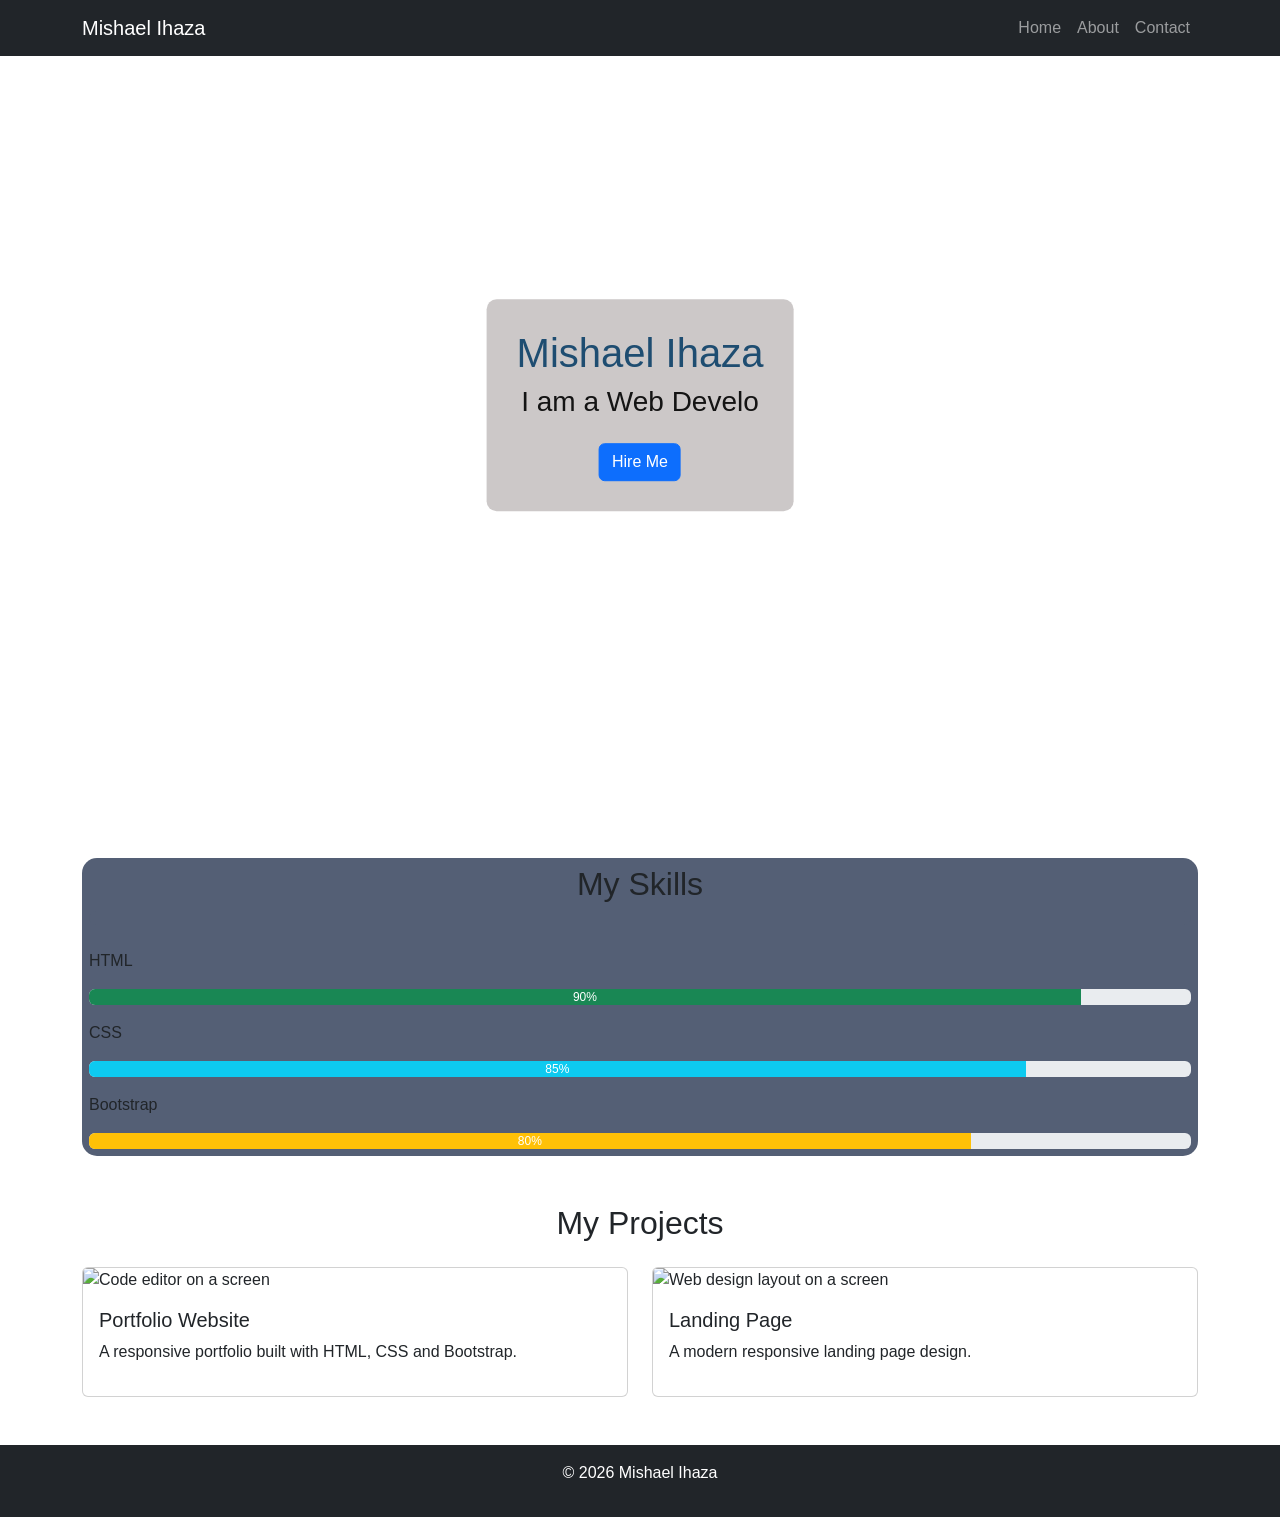
==== index.html @ 4ea1c3b9 "First commit" ====
<!DOCTYPE html>
<html lang="en">

<head>

<meta charset="UTF-8">
<meta name="viewport" content="width=device-width, initial-scale=1">

<title>Mishael Ihaza | Web Developer</title>

<link href="https://cdn.jsdelivr.net/npm/bootstrap@5.3.2/dist/css/bootstrap.min.css" rel="stylesheet">

<link rel="stylesheet" href="css/style.css">

</head>

<body>

<!-- NAVBAR -->

<nav class="navbar navbar-expand-lg navbar-dark bg-dark fixed-top">

<div class="container">

<a class="navbar-brand" href="#">Mishael Ihaza</a>

<button class="navbar-toggler" data-bs-toggle="collapse" data-bs-target="#navMenu">
<span class="navbar-toggler-icon"></span>
</button>

<div class="collapse navbar-collapse" id="navMenu">

<ul class="navbar-nav ms-auto">

<li class="nav-item">
<a class="nav-link" href="index.html">Home</a>
</li>

<li class="nav-item">
<a class="nav-link" href="about.html">About</a>
</li>

<li class="nav-item">
<a class="nav-link" href="contact.html">Contact</a>
</li>

</ul>

</div>

</div>

</nav>

<main>
<!-- HERO SECTION -->

<section class="hero">

<div id="heroCarousel" class="carousel slide" data-bs-ride="carousel">

<div class="carousel-inner">

<div class="carousel-item active">
<img src="https://images.unsplash.com/photo-1659424149580-e22961a46914?auto=format&fit=crop&fm=jpg&ixid=M3wxMjA3fDB8MHxwaG90by1wYWdlfHx8fGVufDB8fHx8fA%3D%3D&ixlib=rb-4.1.0&q=60&w=3000" class="d-block w-100 hero-img" alt="Laptop on desk with external monitor">
</div>

<div class="carousel-item">
<img src="https://images.unsplash.com/photo-1546900703-cf06143d1239?auto=format&fit=crop&fm=jpg&ixid=M3wxMjA3fDB8MHxwaG90by1wYWdlfHx8fGVufDB8fHx8fA%3D%3D&ixlib=rb-4.1.0&q=60&w=3000" class="d-block w-100 hero-img" alt="Code displayed on a screen">
</div>

<div class="carousel-item">
<img src="https://images.unsplash.com/photo-1618412687308-52a053fc4e72?auto=format&fit=crop&fm=jpg&ixid=M3wxMjA3fDB8MHxwaG90by1wYWdlfHx8fGVufDB8fHx8fA%3D%3D&ixlib=rb-4.1.0&q=60&w=3000" class="d-block w-100 hero-img" alt="Workspace desk with laptop and monitor">
</div>

</div>

</div>

<div class="hero-text">

<h1>Mishael Ihaza</h1>

<h3>I am a <span id="typing"></span></h3>

<a href="contact.html" class="btn btn-primary mt-3">Hire Me</a>

</div>

</section>


<!-- SKILLS -->

<section class="container my-5">

<div class="skills">
    <h2 class="text-center">My Skills</h2>
<div class="skills">
    
</div>
<div class="mt-4">

<p>HTML</p>
<div class="progress">
<div class="progress-bar bg-success" style="width:90%">90%</div>
</div>

<p class="mt-3">CSS</p>
<div class="progress">
<div class="progress-bar bg-info" style="width:85%">85%</div>
</div>

<p class="mt-3">Bootstrap</p>
<div class="progress">
<div class="progress-bar bg-warning" style="width:80%">80%</div>
</div>

</div>

</section>


<!-- PROJECTS -->

<section class="container my-5">

<h2 class="text-center">My Projects</h2>

<div class="row mt-4">

<div class="col-md-6">

<div class="card">

<img src="https://images.unsplash.com/photo-1542837336-d14bdf342f9b?auto=format&fit=crop&fm=jpg&ixid=M3wxMjA3fDB8MHxwaG90by1wYWdlfHx8fGVufDB8fHx8fA%3D%3D&ixlib=rb-4.1.0&q=60&w=3000" class="card-img-top" alt="Code editor on a screen">

<div class="card-body">

<h5 class="card-title">Portfolio Website</h5>

<p>A responsive portfolio built with HTML, CSS and Bootstrap.</p>

</div>

</div>

</div>

<div class="col-md-6">

<div class="card">

<img src="https://images.unsplash.com/photo-1639733755368-7d0b2507e429?auto=format&fit=crop&fm=jpg&ixid=M3wxMjA3fDB8MHxwaG90by1wYWdlfHx8fGVufDB8fHx8fA%3D%3D&ixlib=rb-4.1.0&q=60&w=3000" class="card-img-top" alt="Web design layout on a screen">

<div class="card-body">

<h5 class="card-title">Landing Page</h5>

<p>A modern responsive landing page design.</p>

</div>

</div>

</div>

</div>

</section>
</main>

<!-- FOOTER -->

<footer class="bg-dark text-white text-center p-3">

<p>&copy; 2026 Mishael Ihaza</p>

</footer>


<script src="https://cdn.jsdelivr.net/npm/bootstrap@5.3.2/dist/js/bootstrap.bundle.min.js"></script>

<script src="js/script.js"></script>

</body>

</html>
---- css/style.css ----
body{
padding-top:70px;
font-family:Arial, Helvetica, sans-serif;
margin-top: 0px;
padding: 0px;
}

.hero{
position:relative;
height:90vh;
overflow:hidden;

}

.hero-img{
height:90vh;
object-fit:cover;
}

.hero-text{
position:absolute;
top:50%;
left:50%;
transform:translate(-50%,-50%);
text-align:center;
color:rgb(20, 20, 20);
background:rgba(153, 145, 145, 0.5);
padding:30px;
border-radius:10px;
}

.card{
transition:0.3s;
}

.card:hover{
transform:scale(1.05);
}
.skills{
    background-color:rgb(84, 95, 117);
    padding: 7px;;
   border-radius: 15px;
}

html, body {
    height: 100%;
    margin: 0;
}

body {
    min-height: 100vh;
    display: flex;
    flex-direction: column;
}

main{
    flex: 1;
}

footer {
    margin-top: auto;
}

 h1{
    color: #1e4d71;
}

.profie-pic{
    width: 150px;
    height: 150px;
    border-radius: 50%;
    object-fit: cover;
    border: 3px solid #333;
}
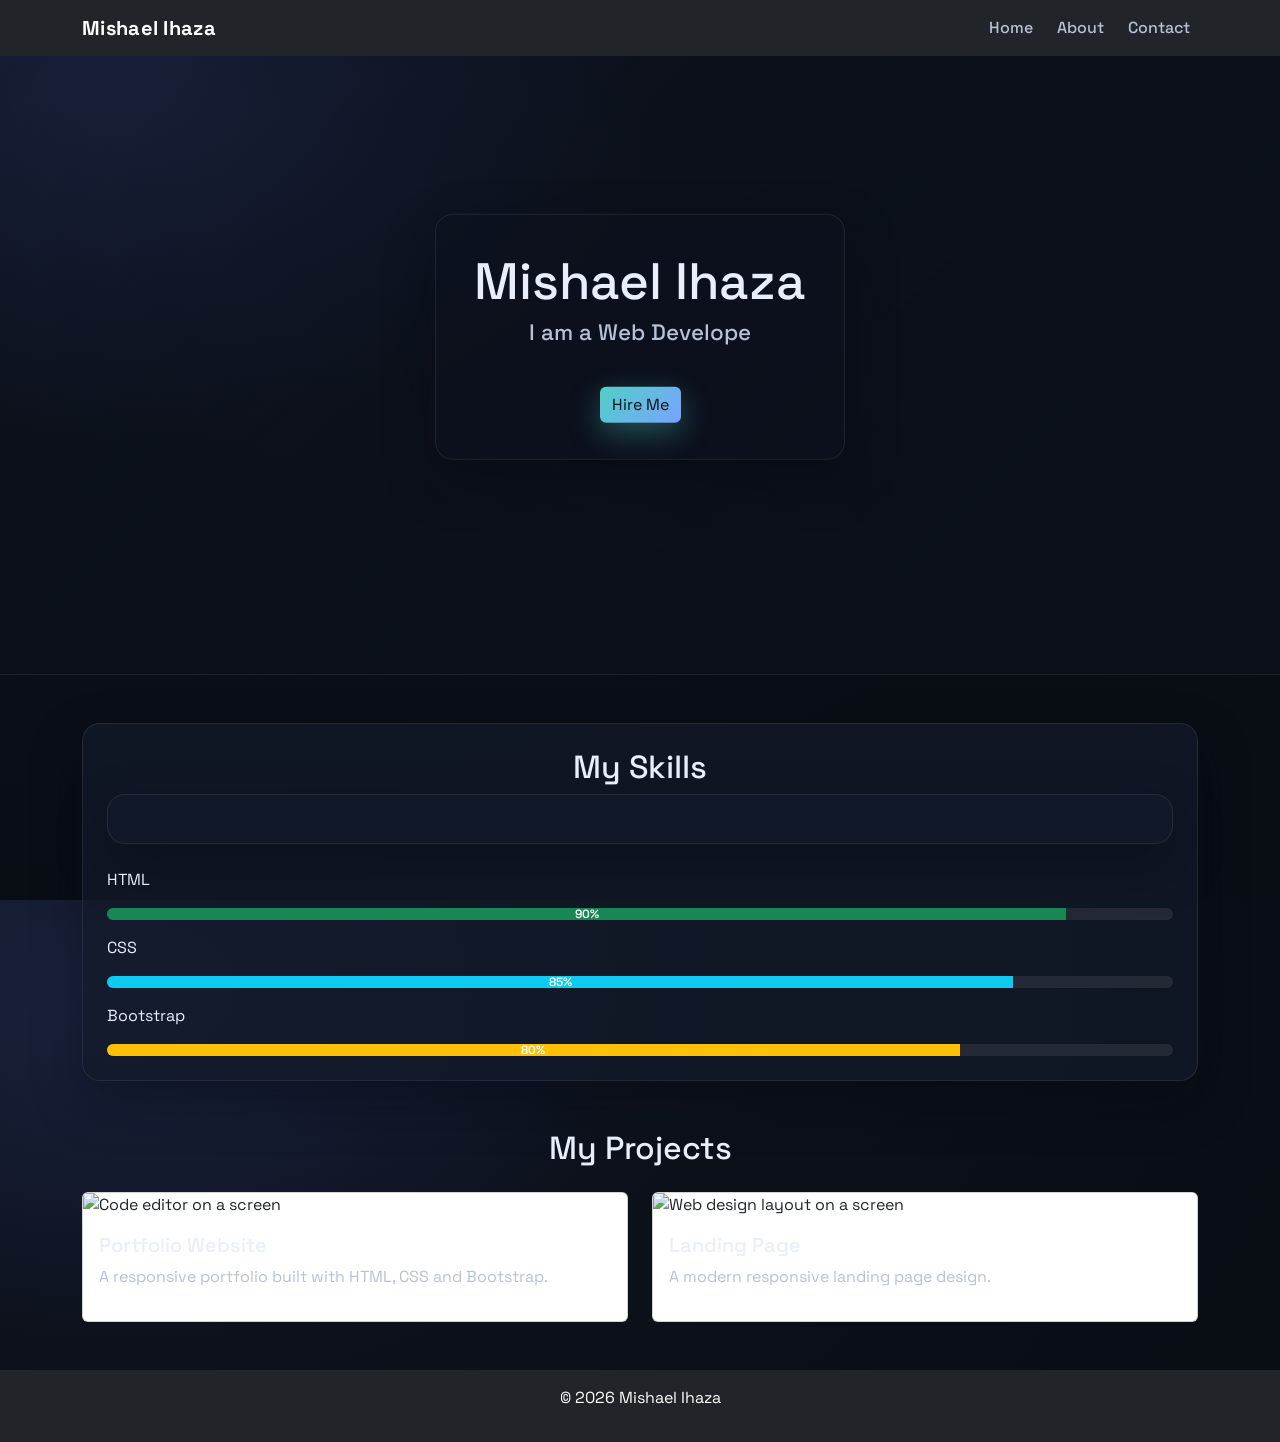
==== commit 284a30ed: "feat: Integrate external font and icon libraries" ====
--- a/index.html
+++ b/index.html
@@ -9,7 +9,10 @@
 <title>Mishael Ihaza | Web Developer</title>
 
 <link href="https://cdn.jsdelivr.net/npm/bootstrap@5.3.2/dist/css/bootstrap.min.css" rel="stylesheet">
-
+<link rel="preconnect" href="https://fonts.googleapis.com">
+<link rel="preconnect" href="https://fonts.gstatic.com" crossorigin>
+<link href="https://fonts.googleapis.com/css2?family=Space+Grotesk:wght@300;400;500;600;700&display=swap" rel="stylesheet">
+<link rel="stylesheet" href="https://cdn.jsdelivr.net/npm/bootstrap-icons@1.11.3/font/bootstrap-icons.min.css">
 <link rel="stylesheet" href="css/style.css">
 
 </head>
--- a/css/style.css
+++ b/css/style.css
@@ -1,74 +1,400 @@
-body{
-padding-top:70px;
-font-family:Arial, Helvetica, sans-serif;
-margin-top: 0px;
-padding: 0px;
-}
-
-.hero{
-position:relative;
-height:90vh;
-overflow:hidden;
-
-}
-
-.hero-img{
-height:90vh;
-object-fit:cover;
-}
-
-.hero-text{
-position:absolute;
-top:50%;
-left:50%;
-transform:translate(-50%,-50%);
-text-align:center;
-color:rgb(20, 20, 20);
-background:rgba(153, 145, 145, 0.5);
-padding:30px;
-border-radius:10px;
-}
-
-.card{
-transition:0.3s;
-}
-
-.card:hover{
-transform:scale(1.05);
-}
-.skills{
-    background-color:rgb(84, 95, 117);
-    padding: 7px;;
-   border-radius: 15px;
+:root {
+    --bg: #0c111b;
+    --bg-soft: #131a2a;
+    --text: #e8eefc;
+    --muted: #b7c2d8;
+    --accent: #4fd1c5;
+    --accent-2: #7aa2ff;
+    --card: rgba(19, 26, 42, 0.78);
+    --stroke: rgba(255, 255, 255, 0.08);
+    --shadow: 0 20px 50px rgba(7, 11, 20, 0.45);
+}
+
+* {
+    box-sizing: border-box;
 }
 
 html, body {
     height: 100%;
     margin: 0;
+}
+
+html {
+    scroll-behavior: smooth;
 }
 
 body {
     min-height: 100vh;
     display: flex;
     flex-direction: column;
-}
-
-main{
+    font-family: "Space Grotesk", sans-serif;
+    background: radial-gradient(1200px 800px at 10% 10%, #1a2340 0%, #0c111b 45%, #090d14 100%);
+    color: var(--text);
+    padding-top: 0;
+}
+
+main {
     flex: 1;
 }
 
-footer {
-    margin-top: auto;
-}
-
- h1{
-    color: #1e4d71;
-}
-
-.profie-pic{
-    width: 150px;
-    height: 150px;
+.page {
+    position: relative;
+    padding-top: 72px;
+}
+
+.page-home {
+    padding-top: 0;
+}
+
+.site-nav {
+    background: rgba(10, 14, 22, 0.85);
+    backdrop-filter: blur(14px);
+    border-bottom: 1px solid var(--stroke);
+}
+
+.navbar-brand {
+    font-weight: 700;
+    letter-spacing: 0.3px;
+}
+
+.navbar .nav-link {
+    color: var(--muted);
+    font-weight: 500;
+    margin-left: 0.5rem;
+    transition: color 0.2s ease;
+}
+
+.navbar .nav-link:hover,
+.navbar .nav-link.active {
+    color: var(--text);
+}
+
+.nav-icon {
+    margin-right: 8px;
+    font-size: 1rem;
+}
+
+.hero {
+    position: relative;
+    height: 86vh;
+    min-height: 520px;
+    overflow: hidden;
+    border-bottom: 1px solid var(--stroke);
+}
+
+.hero::after {
+    content: "";
+    position: absolute;
+    inset: 0;
+    background: linear-gradient(135deg, rgba(12, 17, 27, 0.1) 0%, rgba(12, 17, 27, 0.55) 55%, rgba(12, 17, 27, 0.9) 100%);
+    z-index: 1;
+}
+
+.hero-img {
+    height: 86vh;
+    min-height: 520px;
+    object-fit: cover;
+    filter: saturate(1.1) contrast(1.05);
+}
+
+.hero #heroCarousel,
+.hero .carousel-inner,
+.hero .carousel-item,
+.hero-img {
+    border-bottom-left-radius: 28px;
+    border-bottom-right-radius: 28px;
+}
+
+.hero-text {
+    position: absolute;
+    top: 50%;
+    left: 50%;
+    transform: translate(-50%, -50%);
+    text-align: center;
+    color: var(--text);
+    background: rgba(13, 18, 30, 0.7);
+    padding: 36px 38px;
+    border-radius: 18px;
+    border: 1px solid var(--stroke);
+    box-shadow: var(--shadow);
+    z-index: 2;
+    max-width: 540px;
+}
+
+.hero-eyebrow {
+    text-transform: uppercase;
+    letter-spacing: 3px;
+    font-size: 0.75rem;
+    color: var(--accent);
+    margin-bottom: 0.75rem;
+}
+
+.hero h1 {
+    font-size: clamp(2.3rem, 4vw, 3.4rem);
+    margin-bottom: 0.5rem;
+}
+
+.hero h3 {
+    color: var(--muted);
+    font-size: clamp(1.1rem, 2vw, 1.4rem);
+    margin-bottom: 1.5rem;
+}
+
+.hero-actions {
+    display: flex;
+    justify-content: center;
+    flex-wrap: wrap;
+    gap: 12px;
+}
+
+.hero-actions .btn {
+    padding: 0.75rem 1.75rem;
+    border-radius: 999px;
+    font-weight: 600;
+    transition: transform 0.2s ease, box-shadow 0.2s ease;
+}
+
+.btn-primary {
+    background: linear-gradient(135deg, var(--accent), var(--accent-2));
+    border: none;
+    color: #071017;
+    box-shadow: 0 10px 30px rgba(79, 209, 197, 0.35);
+}
+
+.btn-primary:hover {
+    transform: translateY(-2px);
+    box-shadow: 0 16px 40px rgba(79, 209, 197, 0.4);
+}
+
+.btn-outline-light {
+    border-width: 1px;
+}
+
+.section {
+    padding: 1.5rem 0;
+}
+
+.section-head {
+    margin-bottom: 1.5rem;
+}
+
+.section-kicker {
+    text-transform: uppercase;
+    letter-spacing: 2px;
+    color: var(--accent);
+    font-size: 0.75rem;
+    margin-bottom: 0.4rem;
+}
+
+.section-title {
+    font-size: clamp(1.8rem, 3vw, 2.4rem);
+}
+
+.about-animate {
+    animation: fadeUp 0.9s ease both;
+}
+
+.reveal {
+    animation: fadeUp 0.85s ease both;
+}
+
+.delay-1 {
+    animation-delay: 0.12s;
+}
+
+@keyframes fadeUp {
+    from {
+        opacity: 0;
+        transform: translateY(16px);
+    }
+    to {
+        opacity: 1;
+        transform: translateY(0);
+    }
+}
+
+.skills {
+    background: var(--card);
+    padding: 24px;
+    border-radius: 18px;
+    border: 1px solid var(--stroke);
+    box-shadow: var(--shadow);
+}
+
+.progress {
+    height: 12px;
+    border-radius: 999px;
+    background: rgba(255, 255, 255, 0.08);
+    overflow: hidden;
+}
+
+.progress-bar {
+    font-weight: 600;
+}
+
+.project-card {
+    border: 1px solid var(--stroke);
+    background: var(--card);
+    border-radius: 18px;
+    overflow: hidden;
+    box-shadow: var(--shadow);
+    transition: transform 0.3s ease, box-shadow 0.3s ease;
+}
+
+.project-card:hover {
+    transform: translateY(-6px);
+    box-shadow: 0 24px 60px rgba(7, 11, 20, 0.5);
+}
+
+.project-card img {
+    height: 220px;
+    object-fit: cover;
+}
+
+.card-title {
+    color: var(--text);
+}
+
+.card-body p {
+    color: var(--muted);
+}
+
+.form-card {
+    background: var(--card);
+    border-radius: 18px;
+    padding: 28px;
+    border: 1px solid var(--stroke);
+    box-shadow: var(--shadow);
+}
+
+.form-control,
+textarea.form-control {
+    background: rgba(7, 11, 20, 0.5);
+    border: 1px solid rgba(255, 255, 255, 0.1);
+    color: var(--text);
+}
+
+.form-control:focus {
+    border-color: var(--accent);
+    box-shadow: 0 0 0 0.2rem rgba(79, 209, 197, 0.2);
+}
+
+.contact-note {
+    color: var(--muted);
+}
+
+.contact-info .section-title {
+    font-size: 1.6rem;
+}
+
+.contact-list {
+    display: grid;
+    gap: 14px;
+    margin-top: 18px;
+}
+
+.contact-label {
+    display: block;
+    font-size: 0.75rem;
+    letter-spacing: 1.5px;
+    text-transform: uppercase;
+    color: var(--accent);
+    margin-bottom: 6px;
+}
+
+.contact-link {
+    color: var(--text);
+    text-decoration: none;
+}
+
+.contact-link:hover {
+    color: var(--accent);
+}
+
+.contact-map iframe {
+    width: 100%;
+    height: 240px;
+    border: 0;
+    border-radius: 16px;
+}
+
+.about-description {
+    padding: 20px 24px;
+    margin-top: 8px;
+    background: rgba(12, 17, 27, 0.45);
+    border-radius: 16px;
+    border: 1px solid var(--stroke);
+}
+
+.about-description p:last-child {
+    margin-bottom: 0;
+}
+
+.profile-pic,
+.profie-pic {
+    width: 220px;
+    height: 280px;
     border-radius: 50%;
     object-fit: cover;
-    border: 3px solid #333;
-}
+    border: 2px solid var(--stroke);
+    box-shadow: var(--shadow);
+}
+
+.site-footer {
+    margin-top: auto;
+    background: rgba(10, 14, 22, 0.95);
+    color: var(--muted);
+    border-top: 1px solid var(--stroke);
+}
+
+.site-footer .footer-links {
+    display: flex;
+    justify-content: center;
+    gap: 16px;
+    margin-top: 10px;
+}
+
+.site-footer .footer-links a {
+    color: var(--muted);
+    font-size: 1.2rem;
+    transition: color 0.2s ease, transform 0.2s ease;
+}
+
+.site-footer .footer-links a:hover {
+    color: var(--accent);
+    transform: translateY(-2px);
+}
+
+@media (max-width: 768px) {
+    .page {
+        padding-top: 66px;
+    }
+
+    .hero {
+        height: 70vh;
+    }
+
+    .hero-img {
+        height: 70vh;
+    }
+
+    .hero-text {
+        padding: 28px;
+    }
+
+    .project-card img {
+        height: 180px;
+    }
+}
+
+@media (min-width: 768px) {
+    .hero {
+        height: 75vh;
+        min-height: 460px;
+    }
+
+    .hero-img {
+        height: 75vh;
+        min-height: 460px;
+    }
+}
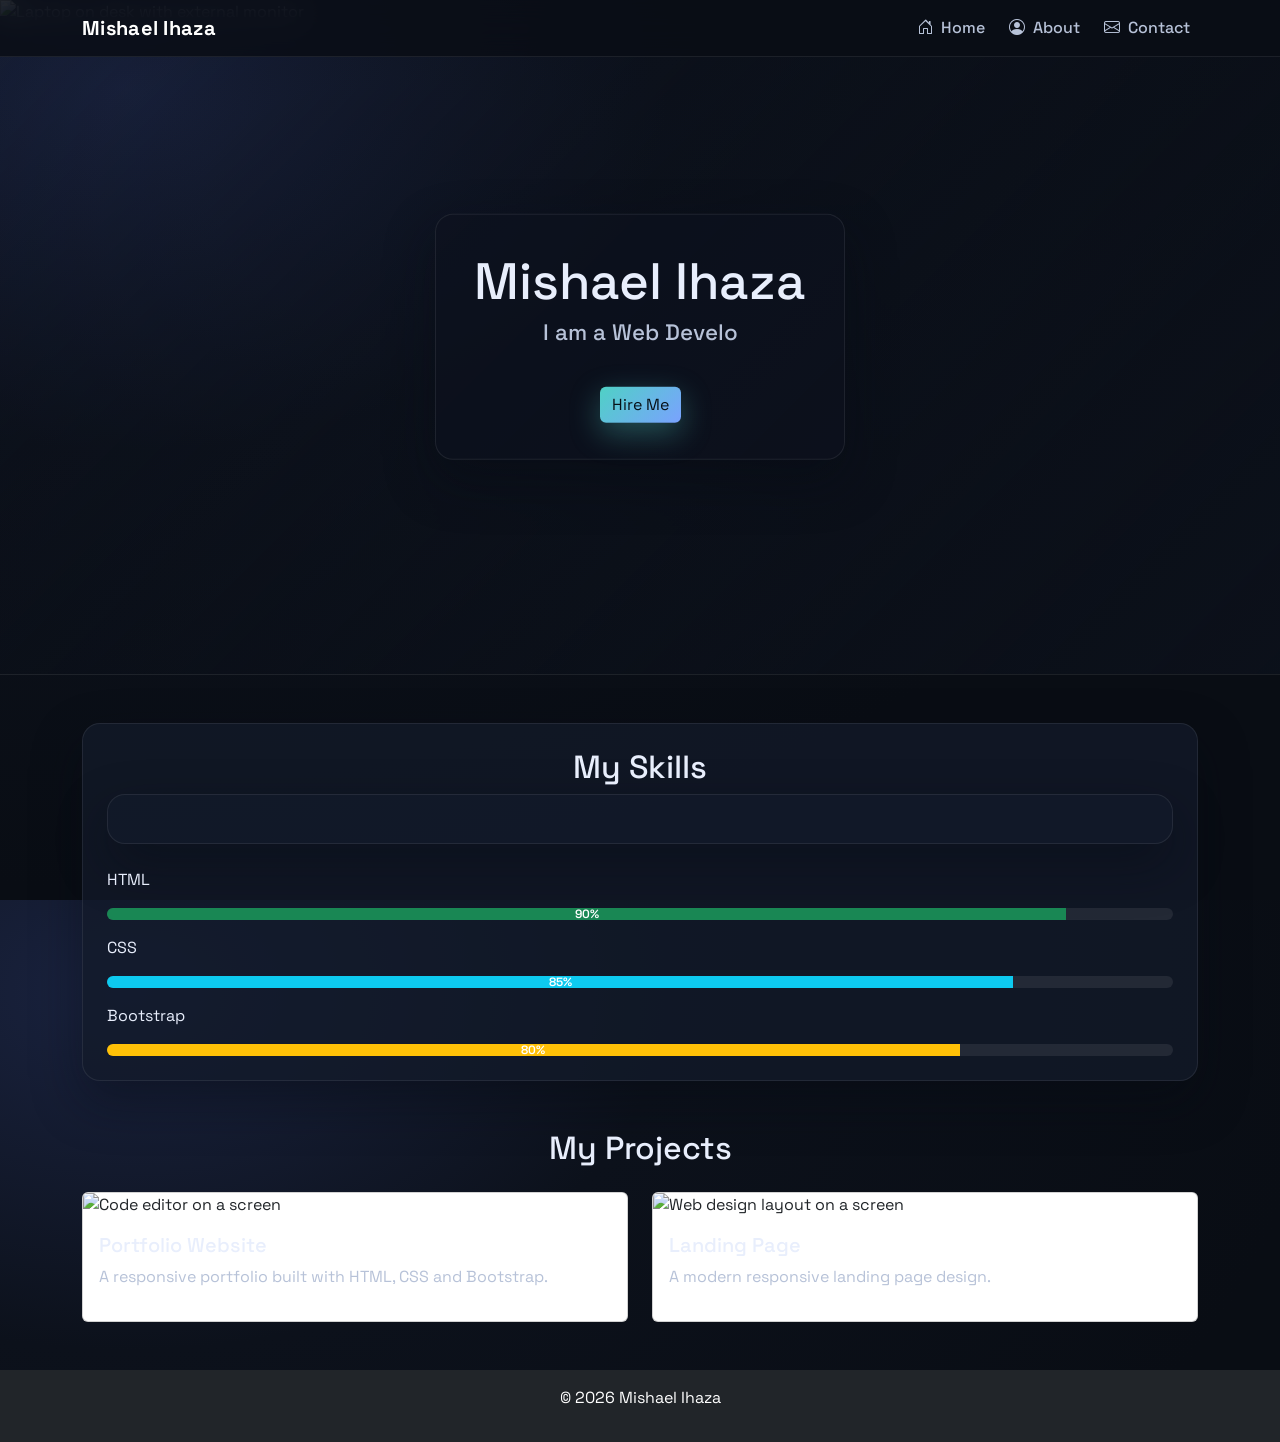
==== commit 1085cd3e: "refactor(nav): Standardize navbar structure and icons" ====
--- a/index.html
+++ b/index.html
@@ -21,7 +21,7 @@
 
 <!-- NAVBAR -->
 
-<nav class="navbar navbar-expand-lg navbar-dark bg-dark fixed-top">
+<nav class="navbar navbar-expand-lg navbar-dark fixed-top site-nav">
 
 <div class="container">
 
@@ -36,15 +36,15 @@
 <ul class="navbar-nav ms-auto">
 
 <li class="nav-item">
-<a class="nav-link" href="index.html">Home</a>
+<a class="nav-link" href="index.html"><i class="bi bi-house-door nav-icon"></i>Home</a>
 </li>
 
 <li class="nav-item">
-<a class="nav-link" href="about.html">About</a>
+<a class="nav-link" href="about.html"><i class="bi bi-person-circle nav-icon"></i>About</a>
 </li>
 
 <li class="nav-item">
-<a class="nav-link" href="contact.html">Contact</a>
+<a class="nav-link" href="contact.html"><i class="bi bi-envelope nav-icon"></i>Contact</a>
 </li>
 
 </ul>
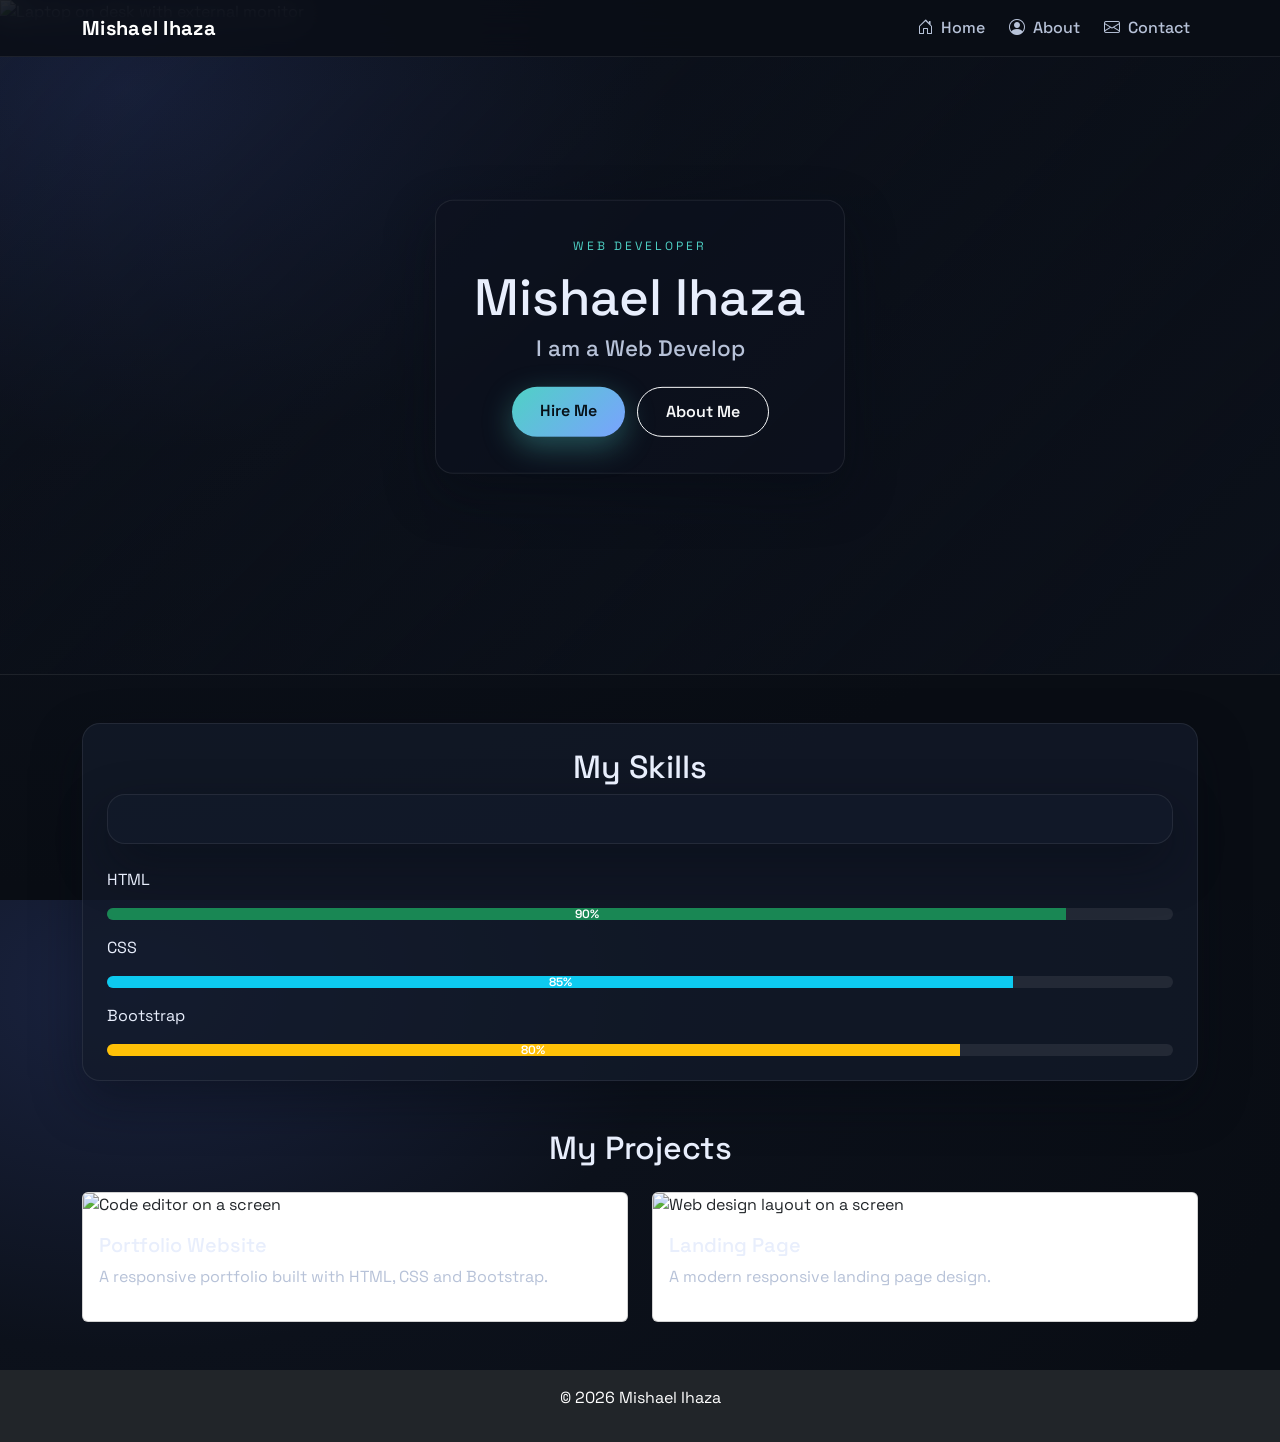
==== commit c2feab41: "feat(home): Revamp hero section content and calls-to-action" ====
--- a/index.html
+++ b/index.html
@@ -55,7 +55,7 @@
 
 </nav>
 
-<main>
+<main class="page page-home">
 <!-- HERO SECTION -->
 
 <section class="hero">
@@ -82,11 +82,15 @@
 
 <div class="hero-text">
 
+<p class="hero-eyebrow">Web Developer</p>
 <h1>Mishael Ihaza</h1>
 
 <h3>I am a <span id="typing"></span></h3>
 
-<a href="contact.html" class="btn btn-primary mt-3">Hire Me</a>
+<div class="hero-actions">
+<a href="contact.html" class="btn btn-primary">Hire Me</a>
+<a href="about.html" class="btn btn-outline-light">About Me</a>
+</div>
 
 </div>
 
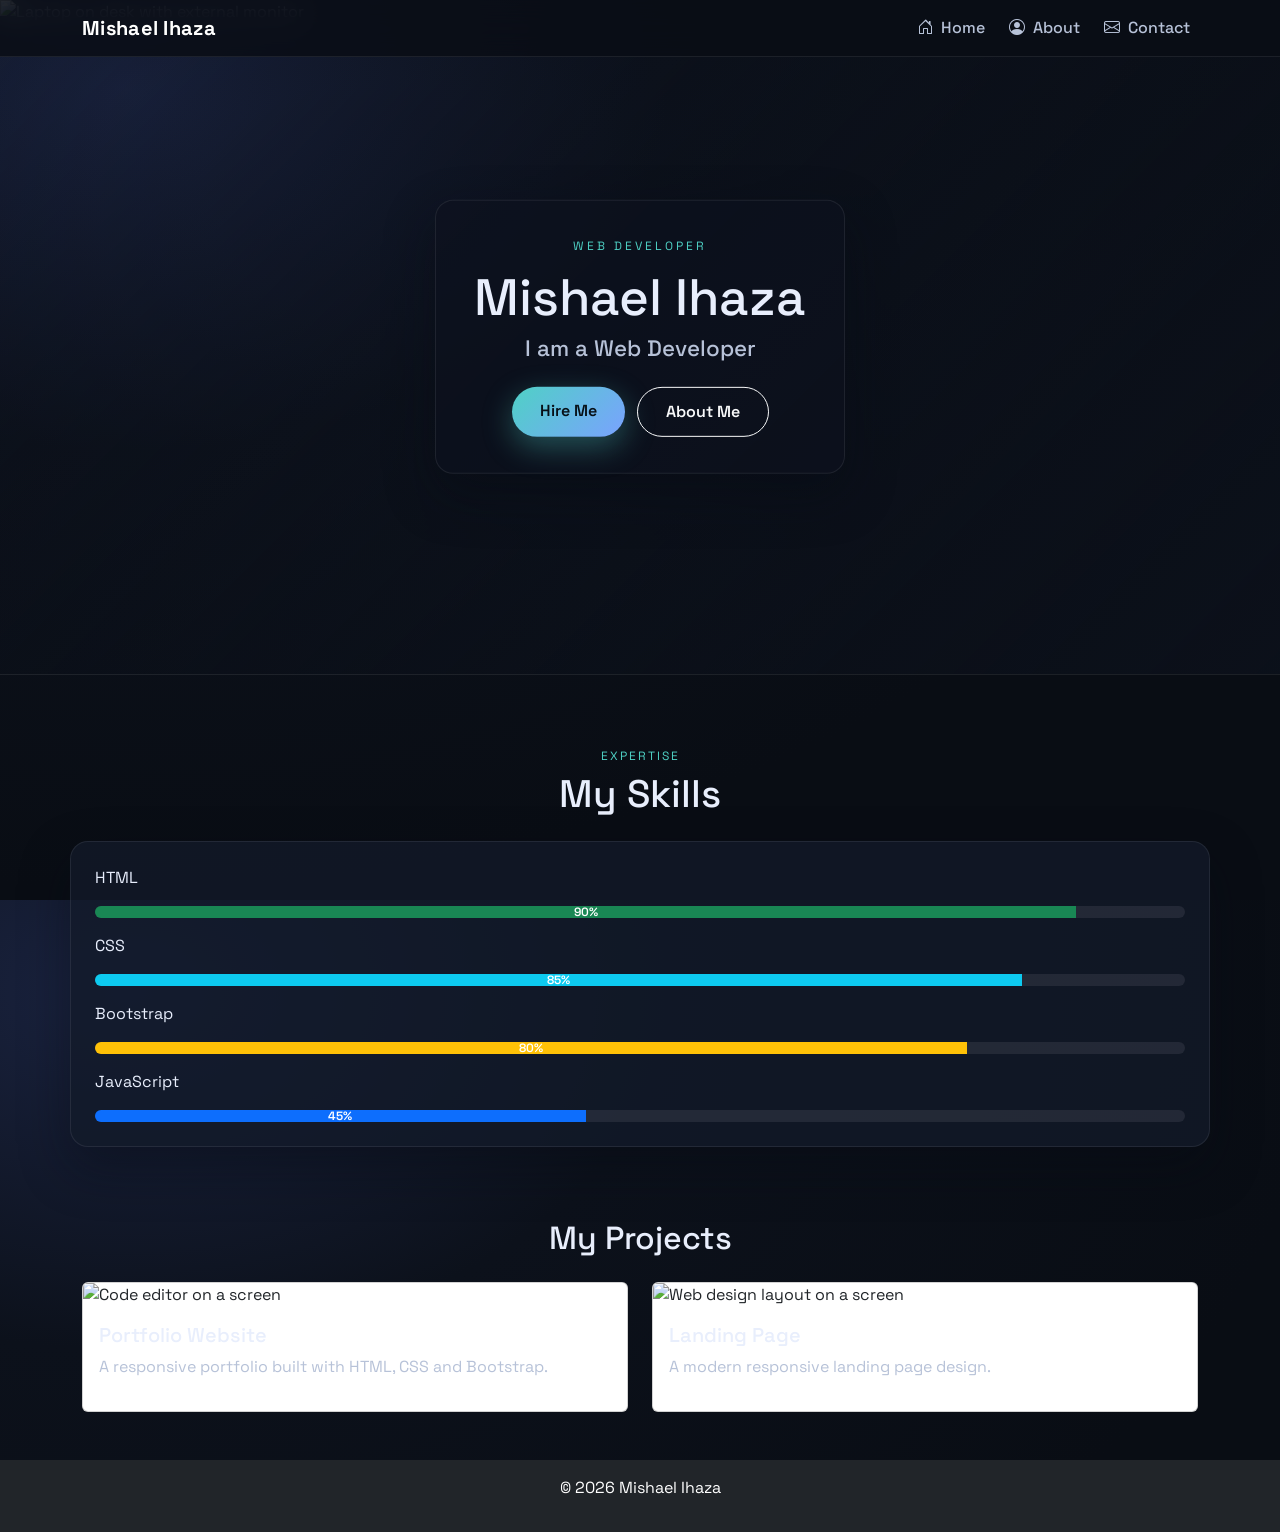
==== commit 2b09238c: "feat(home): Enhance skills section with JavaScript progress" ====
--- a/index.html
+++ b/index.html
@@ -99,14 +99,13 @@
 
 <!-- SKILLS -->
 
-<section class="container my-5">
-
-<div class="skills">
-    <h2 class="text-center">My Skills</h2>
-<div class="skills">
-    
-</div>
-<div class="mt-4">
+<section class="container my-5 section">
+
+<div class="section-head text-center">
+    <p class="section-kicker">Expertise</p>
+    <h2 class="section-title">My Skills</h2>
+</div>
+<div class="skills mt-4 reveal">
 
 <p>HTML</p>
 <div class="progress">
@@ -121,6 +120,11 @@
 <p class="mt-3">Bootstrap</p>
 <div class="progress">
 <div class="progress-bar bg-warning" style="width:80%">80%</div>
+</div>
+
+<p class="mt-3">JavaScript</p>
+<div class="progress">
+<div class="progress-bar bg-primary" style="width:45%">45%</div>
 </div>
 
 </div>
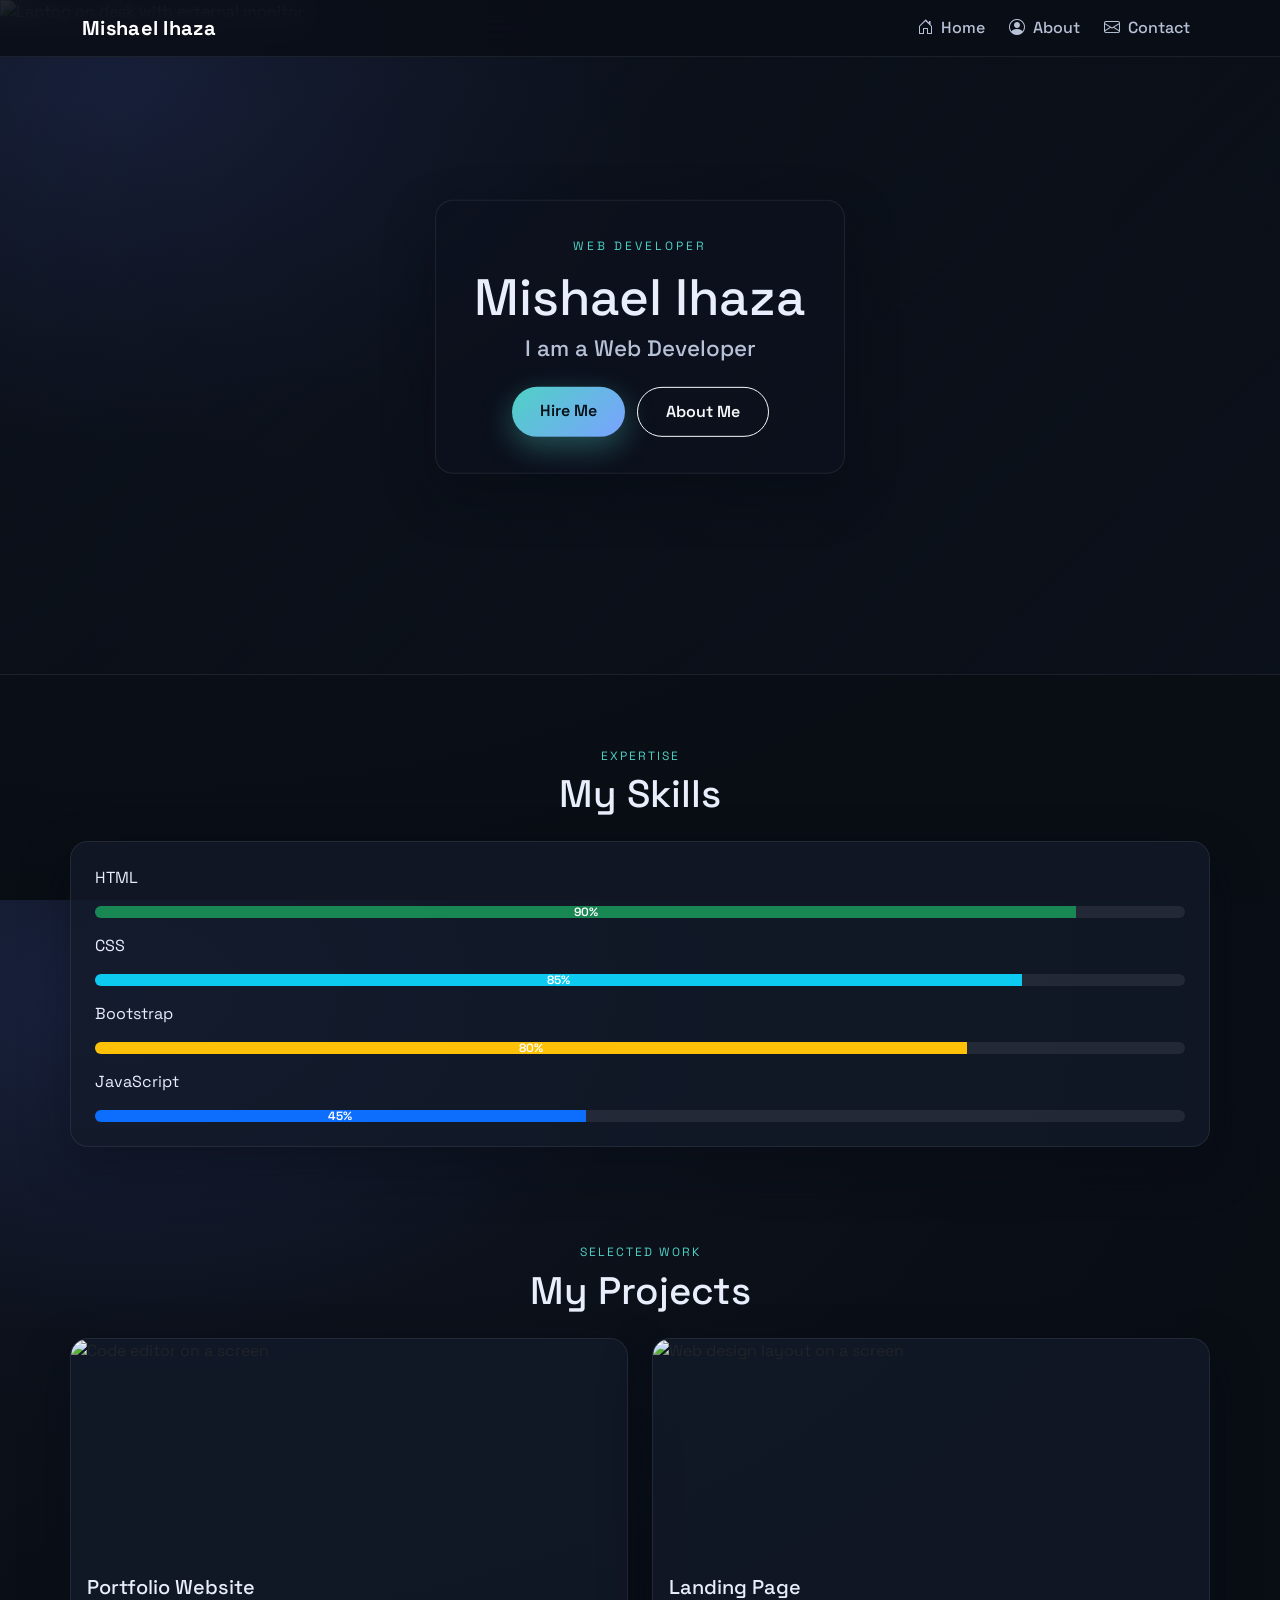
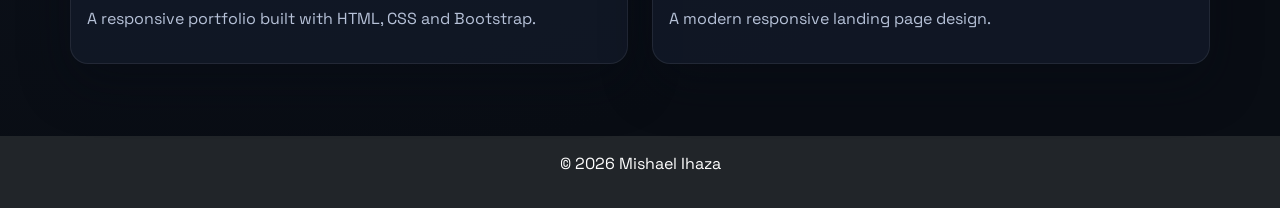
==== commit 917b93cc: "feat(home): Apply consistent styling to project cards" ====
--- a/index.html
+++ b/index.html
@@ -134,15 +134,18 @@
 
 <!-- PROJECTS -->
 
-<section class="container my-5">
-
-<h2 class="text-center">My Projects</h2>
+<section class="container my-5 section">
+
+<div class="section-head text-center">
+    <p class="section-kicker">Selected Work</p>
+    <h2 class="section-title">My Projects</h2>
+</div>
 
 <div class="row mt-4">
 
 <div class="col-md-6">
 
-<div class="card">
+<div class="card project-card reveal">
 
 <img src="https://images.unsplash.com/photo-1542837336-d14bdf342f9b?auto=format&fit=crop&fm=jpg&ixid=M3wxMjA3fDB8MHxwaG90by1wYWdlfHx8fGVufDB8fHx8fA%3D%3D&ixlib=rb-4.1.0&q=60&w=3000" class="card-img-top" alt="Code editor on a screen">
 
@@ -160,7 +163,7 @@
 
 <div class="col-md-6">
 
-<div class="card">
+<div class="card project-card reveal delay-1">
 
 <img src="https://images.unsplash.com/photo-1639733755368-7d0b2507e429?auto=format&fit=crop&fm=jpg&ixid=M3wxMjA3fDB8MHxwaG90by1wYWdlfHx8fGVufDB8fHx8fA%3D%3D&ixlib=rb-4.1.0&q=60&w=3000" class="card-img-top" alt="Web design layout on a screen">
 
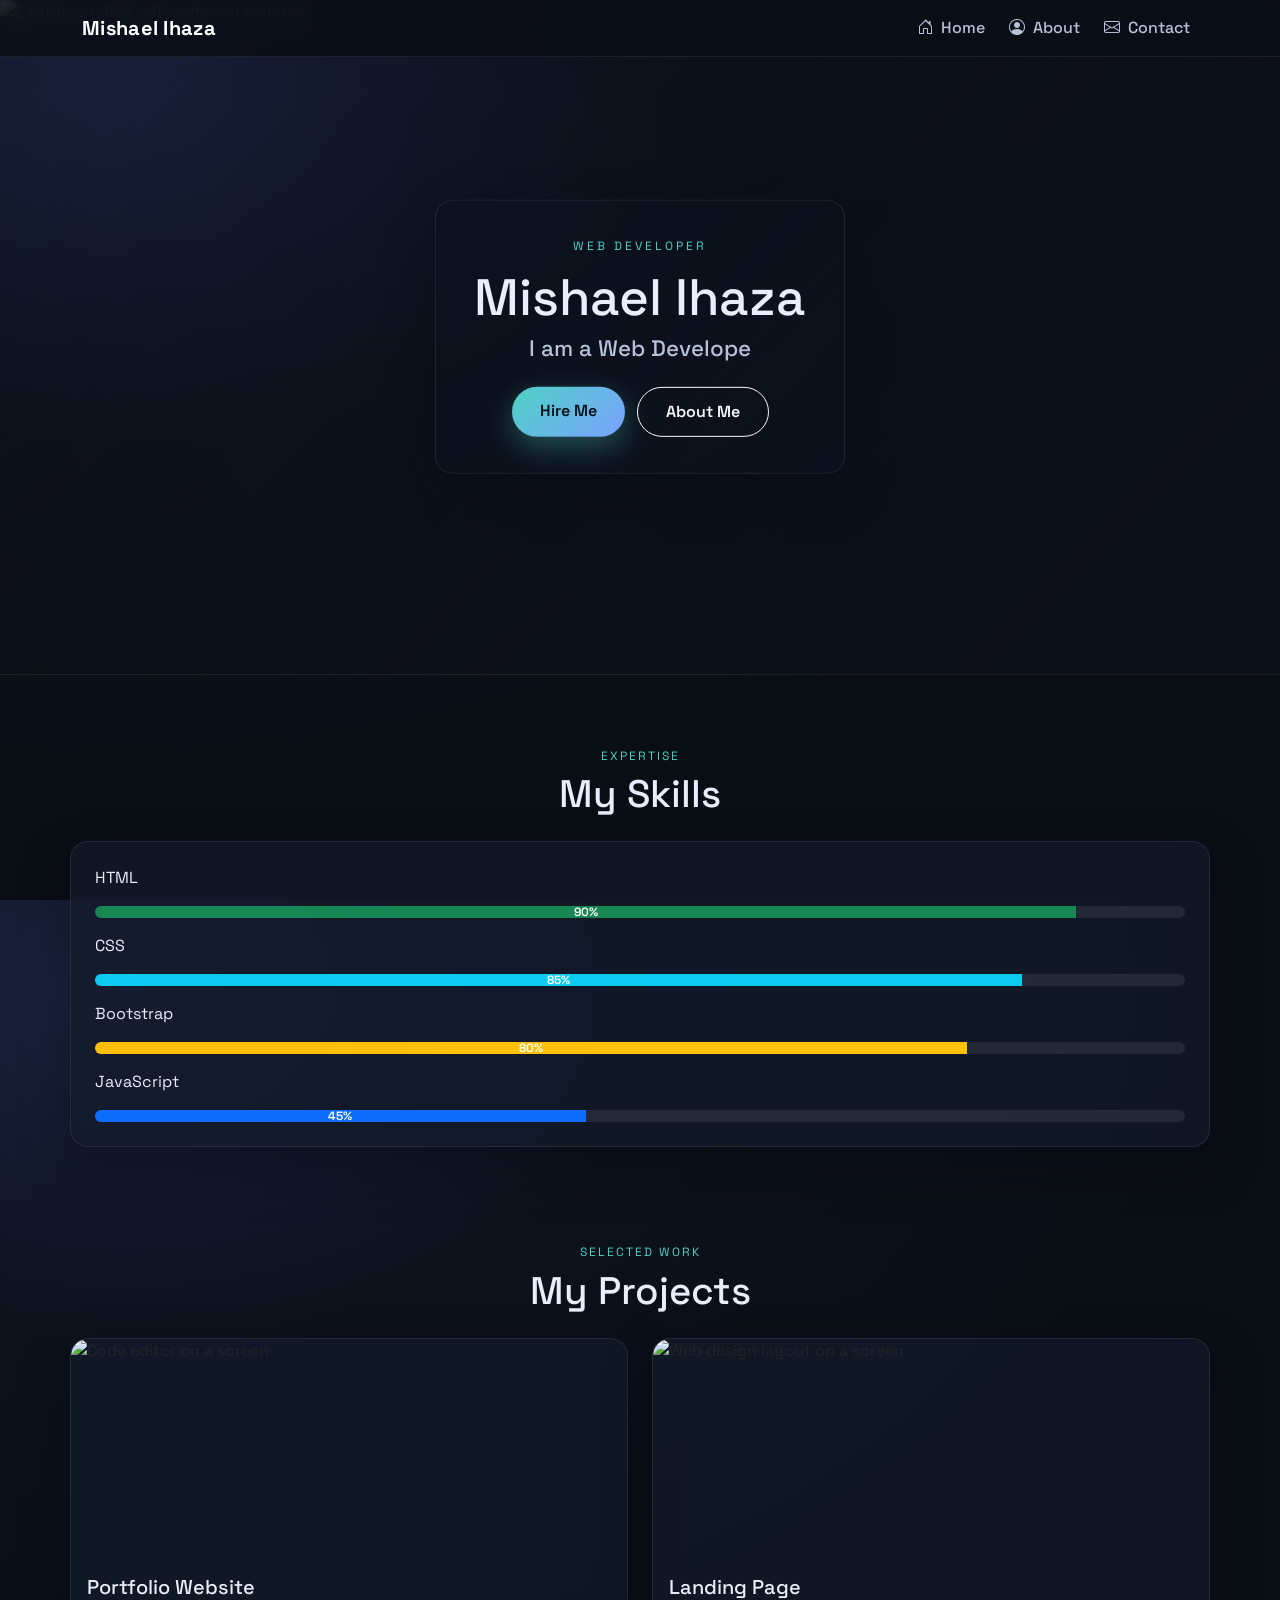
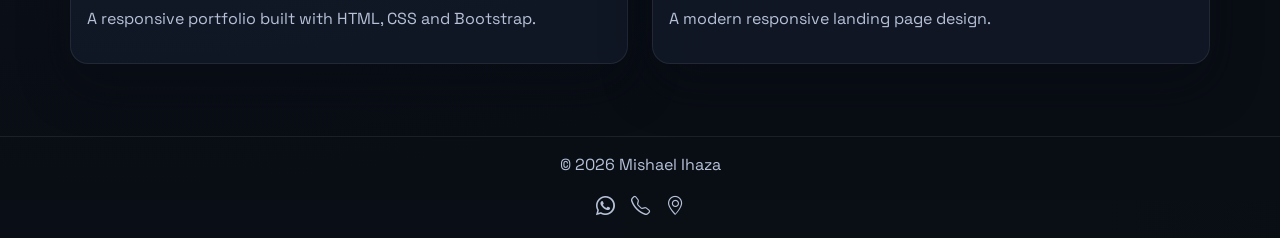
==== commit 5d7721cf: "refactor(footer): Standardize site footer appearance" ====
--- a/index.html
+++ b/index.html
@@ -186,9 +186,14 @@
 
 <!-- FOOTER -->
 
-<footer class="bg-dark text-white text-center p-3">
+<footer class="site-footer text-center p-3">
 
 <p>&copy; 2026 Mishael Ihaza</p>
+<div class="footer-links">
+    <a href="https://wa.me/2348058527928" aria-label="WhatsApp"><i class="bi bi-whatsapp"></i></a>
+    <a href="tel:+2348058527928" aria-label="Phone"><i class="bi bi-telephone"></i></a>
+    <a href="https://www.google.com/maps/search/?api=1&query=Sideview%20Estate%20Phase%202%20Off%20Airport%20Voice%20of%20Nigeria" aria-label="Address"><i class="bi bi-geo-alt"></i></a>
+</div>
 
 </footer>
 
@@ -200,4 +205,3 @@
 </body>
 
 </html>
-
